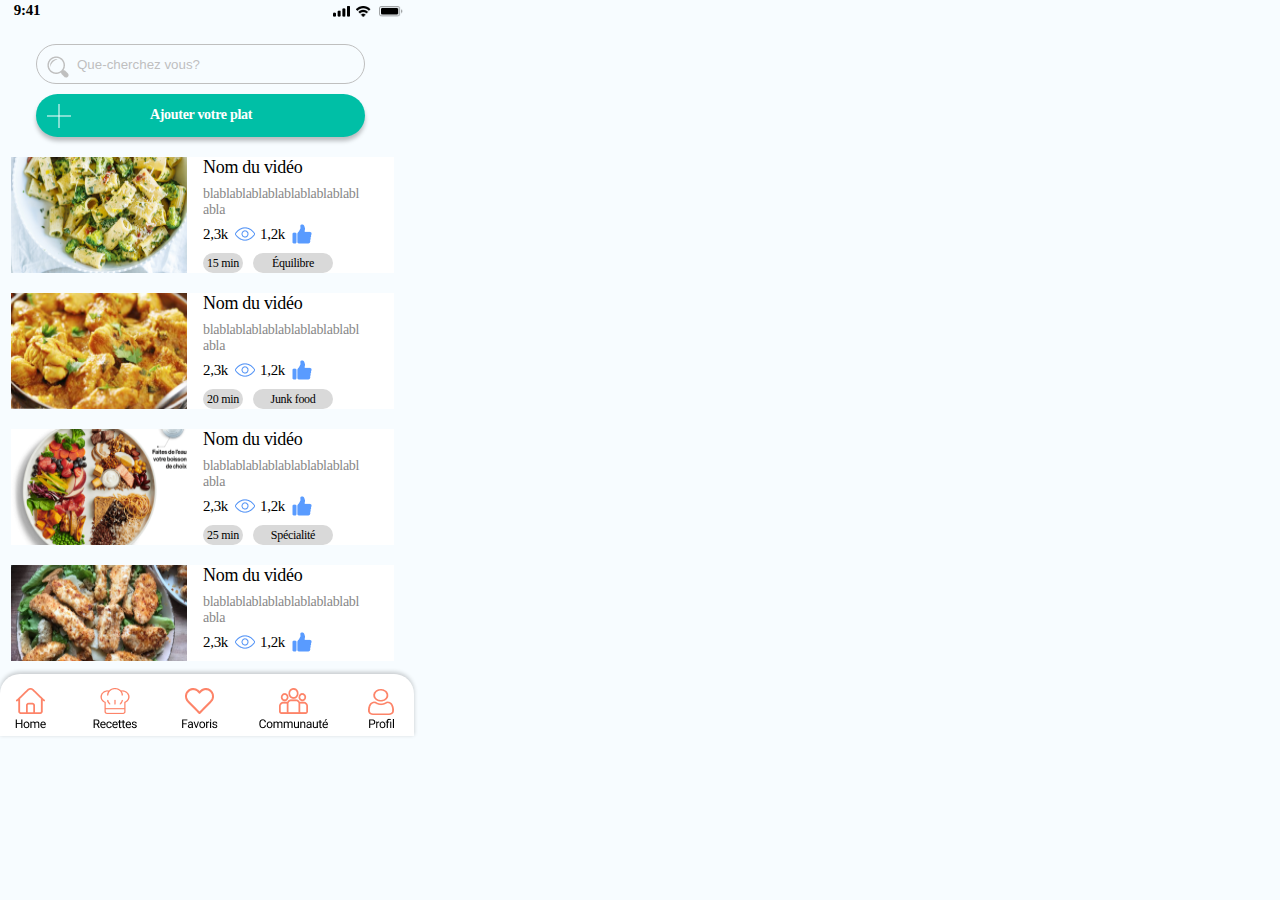
==== src/page/Communaute/communaute.html @ 0f04f273 "inital commit" ====
<!doctype html>
<html lang="en">
  <head>
    <meta charset="UTF-8">
    <meta name="viewport"
          content="width=device-width, user-scalable=no, initial-scale=1.0, maximum-scale=1.0, minimum-scale=1.0">
    <link rel="stylesheet" href="./communaute.css">
    <title>Communauté</title>
  </head>
  <body>
    <div class="system-bar-top">
      <div class="time">9:41</div>
      <img class="cellular-Connection" src="../../../asset/img/Common/Cellular%20Connection.png"/>
      <img class="wifi" src="../../../asset/img/Common/Wifi.png" alt="">
      <img class="battery" src="../../../asset/img/Common/Battery.png" alt="">
    </div>

    <div class="search-wrapper">
      <img class="search-icon" src="../../../asset/img/Page_acueille/search.png" alt="">
      <input class="search-text" type="text" placeholder="Que-cherchez vous?">
    </div>

    <div class="btn-ajouter-wrapper">
      <img class="btn-icon" src="../../../asset/img/Communaute/ajouter.png" alt="">
      <div class="btn-text">Ajouter votre plat</div>
    </div>

    <div class="recette-wrapper">
      <div class="recette-row-wrapper">
        <img class="recette-image" src="../../../asset/img/Communaute/salade.png" alt="">
        <div class="recette-des-wrapper">
          <div class="recette-des-titre">Nom du vidéo</div>
          <div class="recette-des-sous-titre">blablablablablablablablablablabla</div>
          <div class="recette-des-status">
            <div class="recette-nb-vue">2,3k</div>
            <img class="recette-nb-vue-icon" src="../../../asset/img/Communaute/vues.png" alt="">
            <div class="recette-nb-like">1,2k</div>
            <img class="recette-nb-like-icon" src="../../../asset/img/Communaute/like.png" alt="">
          </div>
          <div class="recette-des-type-wrapper">
            <div class="recette-des-type-minuite">15 min</div>
            <div class="recette-des-type">Équilibre</div>
          </div>
        </div>
      </div>
      <div class="recette-row-wrapper">
        <img class="recette-image" src="../../../asset/img/Communaute/poulet.png" alt="">
        <div class="recette-des-wrapper">
          <div class="recette-des-titre">Nom du vidéo</div>
          <div class="recette-des-sous-titre">blablablablablablablablablablabla</div>
          <div class="recette-des-status">
            <div class="recette-nb-vue">2,3k</div>
            <img class="recette-nb-vue-icon" src="../../../asset/img/Communaute/vues.png" alt="">
            <div class="recette-nb-like">1,2k</div>
            <img class="recette-nb-like-icon" src="../../../asset/img/Communaute/like.png" alt="">
          </div>
          <div class="recette-des-type-wrapper">
            <div class="recette-des-type-minuite">20 min</div>
            <div class="recette-des-type">Junk food</div>
          </div>
        </div>
      </div>
      <div class="recette-row-wrapper">
        <img class="recette-image" src="../../../asset/img/Communaute/salade2.png" alt="">
        <div class="recette-des-wrapper">
          <div class="recette-des-titre">Nom du vidéo</div>
          <div class="recette-des-sous-titre">blablablablablablablablablablabla</div>
          <div class="recette-des-status">
            <div class="recette-nb-vue">2,3k</div>
            <img class="recette-nb-vue-icon" src="../../../asset/img/Communaute/vues.png" alt="">
            <div class="recette-nb-like">1,2k</div>
            <img class="recette-nb-like-icon" src="../../../asset/img/Communaute/like.png" alt="">
          </div>
          <div class="recette-des-type-wrapper">
            <div class="recette-des-type-minuite">25 min</div>
            <div class="recette-des-type">Spécialité</div>
          </div>
        </div>
      </div>
      <div class="recette-row-wrapper">
        <img class="recette-image" src="../../../asset/img/Communaute/poulet2.png" alt="">
        <div class="recette-des-wrapper">
          <div class="recette-des-titre">Nom du vidéo</div>
          <div class="recette-des-sous-titre">blablablablablablablablablablabla</div>
          <div class="recette-des-status">
            <div class="recette-nb-vue">2,3k</div>
            <img class="recette-nb-vue-icon" src="../../../asset/img/Communaute/vues.png" alt="">
            <div class="recette-nb-like">1,2k</div>
            <img class="recette-nb-like-icon" src="../../../asset/img/Communaute/like.png" alt="">
          </div>
          <div class="recette-des-type-wrapper">
            <div class="recette-des-type-minuite">30 min</div>
            <div class="recette-des-type">Équilibre</div>
          </div>
        </div>
      </div>
    </div>

    <div class="system-menu">
      <img class="menu-item menu-home" src="../../../asset/img/Common/home.png" alt="">
      <img class="menu-item menu-recette" src="../../../asset/img/Common/recette.png" alt="">
      <img class="menu-item menu-favoris" src="../../../asset/img/Common/favoris.png" alt="">
      <img class="menu-item menu-communaute" src="../../../asset/img/Common/communaute.png" alt="">
      <img class="menu-item menu-profil" src="../../../asset/img/Common/profil.png" alt="">
    </div>

  </body>
</html>
---- src/page/Communaute/communaute.css ----
body {
  position: relative;
  background-color: #F7FCFF;
  margin: 0;
}

::-webkit-scrollbar {
  display: none;
}

.system-bar-top {
  position: relative;
  height: 39px;
  width: 414px;
}

.time {
  position: absolute;
  width: 54px;
  height: 21px;
  left: 0px;
  top: calc(50% - 21px / 2 - 9px);
  font-family: SF Pro Text;
  font-style: normal;
  font-weight: 600;
  font-size: 15px;
  line-height: 21px;
  text-align: center;
  letter-spacing: -0.3px;
  color: #000000;
}

.cellular-Connection {
  position: absolute;
  width: 17px;
  height: 10.67px;
  right: 64px;
  top: 6px;
}

.wifi {
  position: absolute;
  width: 15.33px;
  height: 11px;
  right: 42.67px;
  top: 6px;
}

.battery {
  position: absolute;
  width: 24.33px;
  height: 11.33px;
  left: 379px;
  top: 6px;
}

.search-wrapper {
  position: absolute;
  width: 329px;
  height: 40px;
  left: 36px;
  top: 44px;

  border: 1px solid #BFBFBF;
  box-sizing: border-box;
  border-radius: 24px;
}

.search-icon {
  position: absolute;
  width: 24px;
  height: 24px;
  left: 9px;
  top: 10px;
}

.search-text {
  position: absolute;
  width: 220px;
  height: 31px;
  left: 38px;
  top: 3px;
  background-color: #F7FCFF;
  border: none;
}

::-webkit-input-placeholder {
  color: #BFBFBF;
}

.btn-ajouter-wrapper {
  position: absolute;
  width: 329px;
  height: 43px;
  left: 36px;
  top: 94px;
  background: #00BFA6;
  box-shadow: 0px 4px 4px rgba(0, 0, 0, 0.25);
  border-radius: 120px;
}

.btn-icon {
  position: absolute;
  width: 24px;
  height: 24px;
  left: 11px;
  top: 10px;
}

.btn-text {
  position: absolute;
  height: 36px;
  left: 23px;
  right: 22px;
  top: 3px;
  font-family: Montserrat;
  font-style: normal;
  font-weight: bold;
  font-size: 14px;
  line-height: 36px;
  text-align: center;
  letter-spacing: -0.3px;
  color: #FFFFFF;
}

.recette-wrapper {
  display: flex;
  flex-direction: column;
  align-items: flex-start;
  padding: 0 10px;

  position: absolute;
  width: 414px;
  height: 514px;
  left: 1px;
  top: 147px;
  overflow-y: scroll;
}

.recette-row-wrapper {
  display: flex;
  flex-direction: row;
  width: 383px;
  height: 116px;
  background: #FFFFFF;
  margin: 10px 0;
}

.recette-des-wrapper {
  display: flex;
  flex-direction: column;
  width: 174px;
  margin-left: 16px;
}

.recette-des-titre {
  width: 169px;
  height: 30px;
  font-family: Roboto;
  font-style: normal;
  font-weight: normal;
  font-size: 18px;
  line-height: 21px;
  letter-spacing: -0.3px;
  color: #000000;
}

.recette-des-sous-titre {
  word-break: break-all;
  width: 161px;
  height: 39px;
  font-family: Roboto;
  font-style: normal;
  font-weight: normal;
  font-size: 14px;
  line-height: 16px;
  letter-spacing: -0.3px;
  color: #888888;
}

.recette-des-status {
  display: flex;
  flex-direction: row;
  justify-content: space-between;
  align-items: center;
  width: 109px;
  height: 22px;
}

.recette-nb-vue {
  width: 27px;
  height: 18px;
  font-family: Roboto;
  font-style: normal;
  font-weight: normal;
  font-size: 15px;
  line-height: 18px;
  letter-spacing: -0.3px;
  color: #000000;
}

.recette-nb-like {
  width: 27px;
  height: 18px;
  font-family: Roboto;
  font-style: normal;
  font-weight: normal;
  font-size: 15px;
  line-height: 18px;
  letter-spacing: -0.3px;
  color: #000000;
}

.recette-des-type-wrapper {
  display: flex;
  flex-direction: row;
  justify-content: space-between;
  width: 130px;
  margin-top: 8px;
}

.recette-des-type-minuite {
  width: 40px;
  height: 20px;
  background: #D9D9D9;
  border-radius: 10px;
  font-family: Roboto;
  font-style: normal;
  font-weight: normal;
  font-size: 12px;
  line-height: 20px;
  text-align: center;
  letter-spacing: -0.3px;
  color: #000000;
}

.recette-des-type {
  width: 80px;
  height: 20px;
  background: #D9D9D9;
  border-radius: 10px;
  font-family: Roboto;
  font-style: normal;
  font-weight: normal;
  font-size: 12px;
  line-height: 20px;
  text-align: center;
  letter-spacing: -0.3px;
  color: #000000;
}

.system-menu {
  position: absolute;
  width: 414px;
  height: 62px;
  left: 0;
  top: 674px;
  background: #FFFFFF;
  box-shadow: 0 -1.5px 4px rgba(0, 0, 0, 0.2);
  border-radius: 20px 20px 0 0;
}

.menu-item {
  margin-top: 10px;
}

.menu-home {
  margin-left: 13px;
}

.menu-recette {
  margin-left: 39.5px;
}

.menu-favoris {
  margin-left: 39.5px;
}

.menu-communaute {
  margin-left: 35.5px;
}

.menu-profil {
  margin-left: 31.5px;
}
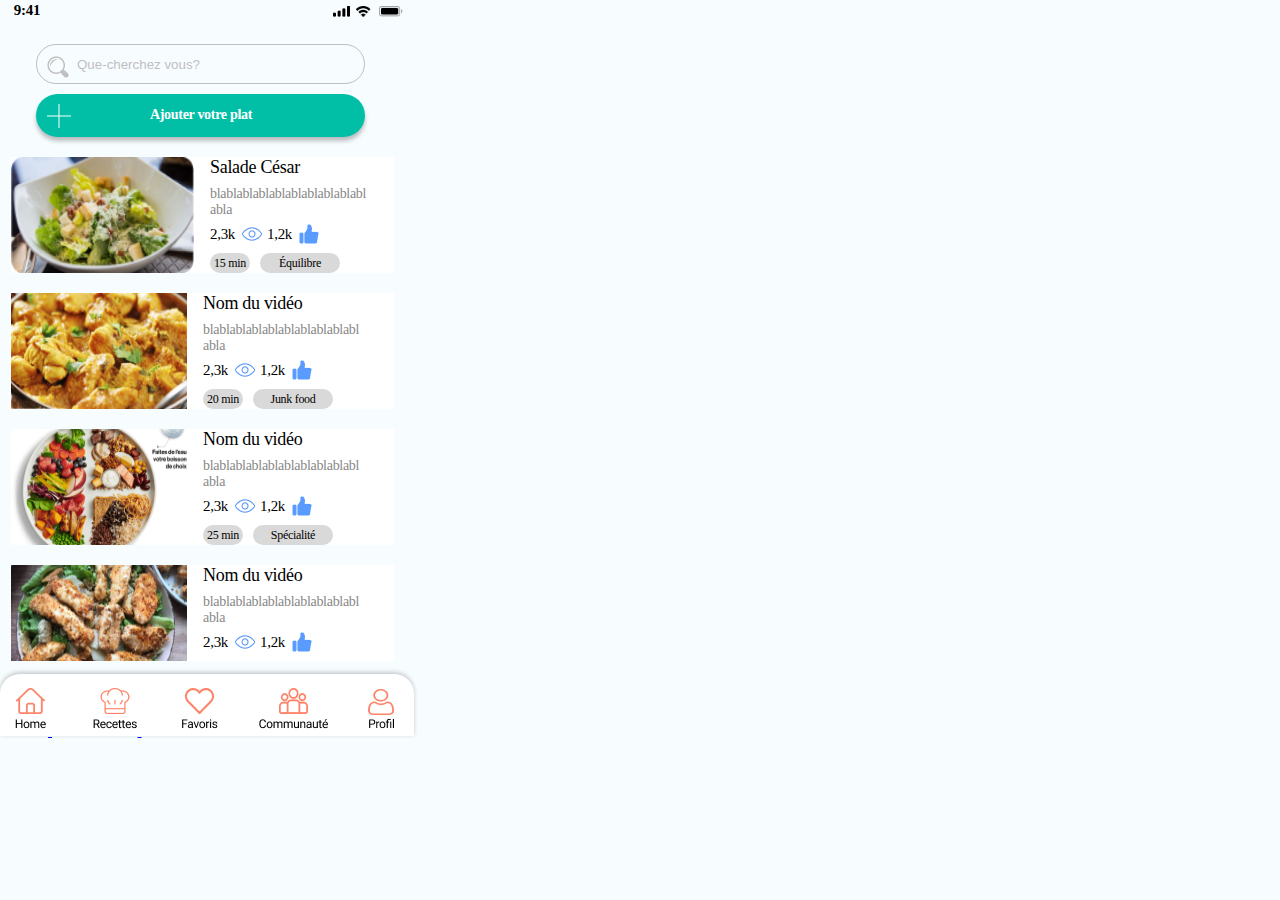
==== commit a981062e: "inital commit" ====
--- a/src/page/Communaute/communaute.html
+++ b/src/page/Communaute/communaute.html
@@ -27,21 +27,23 @@
 
     <div class="recette-wrapper">
       <div class="recette-row-wrapper">
-        <img class="recette-image" src="../../../asset/img/Communaute/salade.png" alt="">
-        <div class="recette-des-wrapper">
-          <div class="recette-des-titre">Nom du vidéo</div>
-          <div class="recette-des-sous-titre">blablablablablablablablablablabla</div>
-          <div class="recette-des-status">
-            <div class="recette-nb-vue">2,3k</div>
-            <img class="recette-nb-vue-icon" src="../../../asset/img/Communaute/vues.png" alt="">
-            <div class="recette-nb-like">1,2k</div>
-            <img class="recette-nb-like-icon" src="../../../asset/img/Communaute/like.png" alt="">
-          </div>
-          <div class="recette-des-type-wrapper">
-            <div class="recette-des-type-minuite">15 min</div>
-            <div class="recette-des-type">Équilibre</div>
-          </div>
+        <a href="../Recette_video/recette_video.html">
+          <img class="recette-image" src="../../../asset/img/Page_acueille/salade2.png" width="183px" height="116px" alt="">
+        </a>
+      <div class="recette-des-wrapper">
+        <div class="recette-des-titre">Salade César</div>
+        <div class="recette-des-sous-titre">blablablablablablablablablablabla</div>
+        <div class="recette-des-status">
+          <div class="recette-nb-vue">2,3k</div>
+          <img class="recette-nb-vue-icon" src="../../../asset/img/Communaute/vues.png" alt="">
+          <div class="recette-nb-like">1,2k</div>
+          <img class="recette-nb-like-icon" src="../../../asset/img/Communaute/like.png" alt="">
         </div>
+        <div class="recette-des-type-wrapper">
+          <div class="recette-des-type-minuite">15 min</div>
+          <div class="recette-des-type">Équilibre</div>
+        </div>
+      </div>
       </div>
       <div class="recette-row-wrapper">
         <img class="recette-image" src="../../../asset/img/Communaute/poulet.png" alt="">
@@ -97,8 +99,12 @@
     </div>
 
     <div class="system-menu">
-      <img class="menu-item menu-home" src="../../../asset/img/Common/home.png" alt="">
-      <img class="menu-item menu-recette" src="../../../asset/img/Common/recette.png" alt="">
+      <a href="../Ingrediants/ingrediants.html">
+        <img class="menu-item menu-home" src="../../../asset/img/Common/home.png" alt="">
+      </a>
+      <a href="../page_acueille/acueille.html">
+        <img class="menu-item menu-recette" src="../../../asset/img/Common/recette.png" alt="">
+      </a>
       <img class="menu-item menu-favoris" src="../../../asset/img/Common/favoris.png" alt="">
       <img class="menu-item menu-communaute" src="../../../asset/img/Common/communaute.png" alt="">
       <img class="menu-item menu-profil" src="../../../asset/img/Common/profil.png" alt="">
